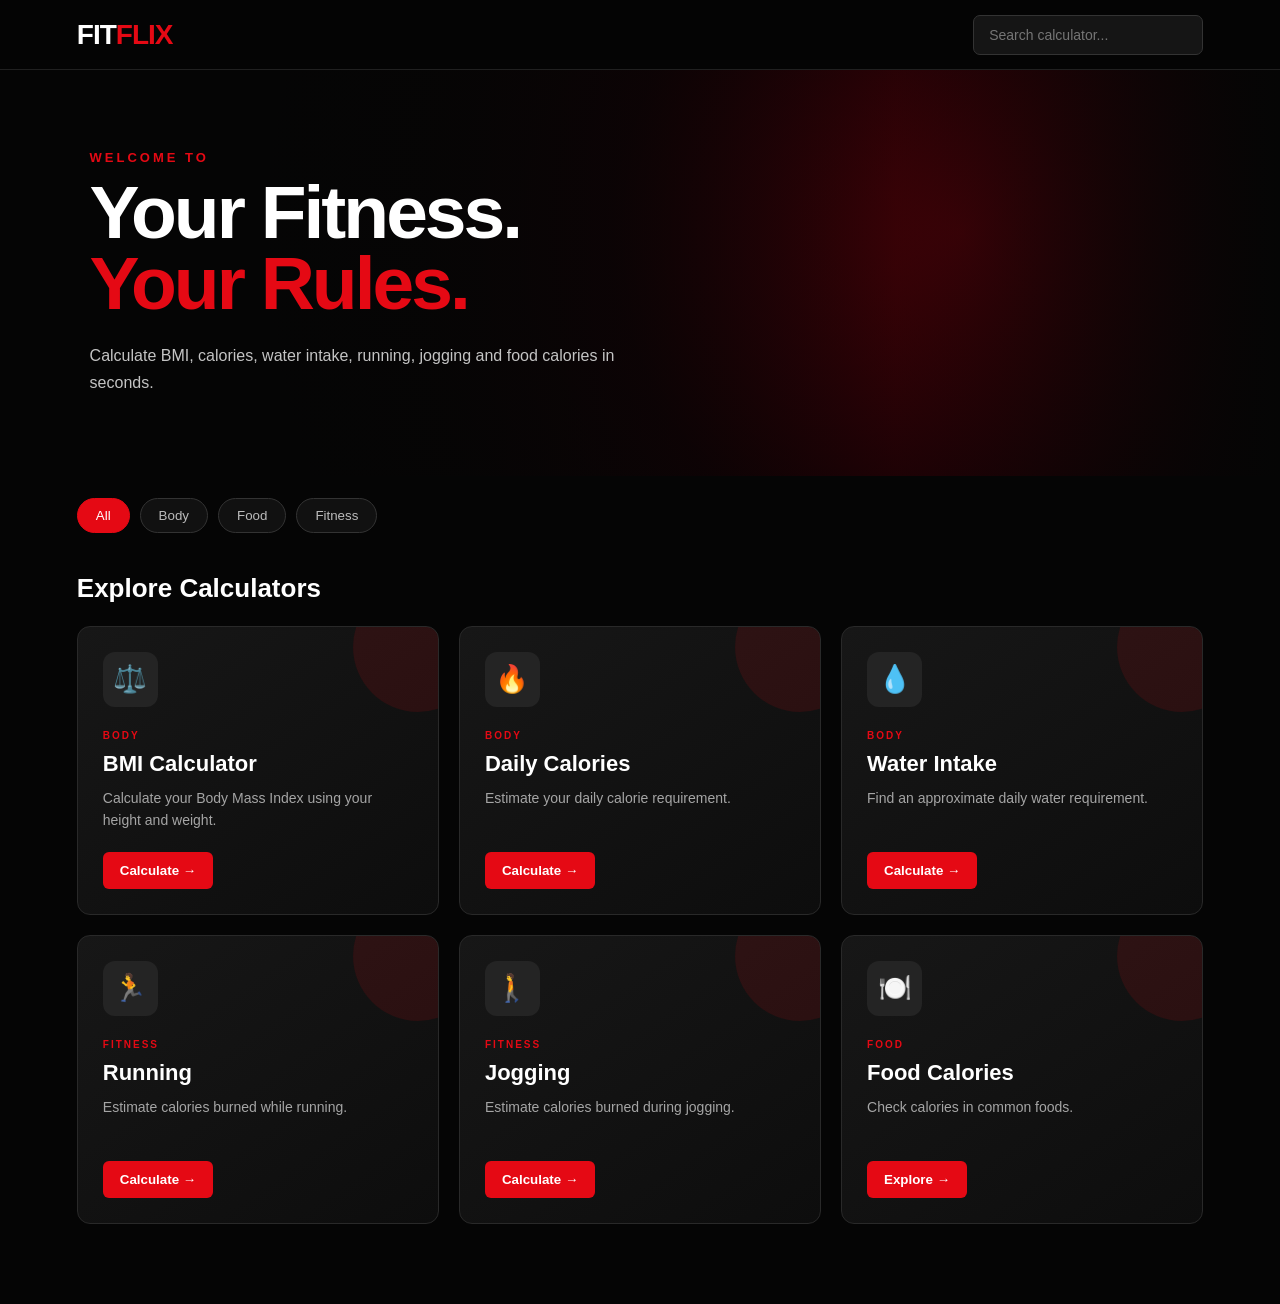
==== index.html @ e00e0d3b "Add files via upload" ====
<!DOCTYPE html>
<html lang="en">
<head>
  <meta charset="UTF-8">
  <meta name="viewport" content="width=device-width, initial-scale=1.0">

  <title>FITFLIX - Fitness Calculator</title>

  <link rel="stylesheet" href="style.css">
</head>

<body>

  <!-- Header -->
  <header class="header">
    <div class="logo">
      FIT<span>FLIX</span>
    </div>

    <div class="search-box">
      <input type="text" id="searchInput" placeholder="Search calculator...">
    </div>
  </header>


  <!-- Hero -->
  <section class="hero">
    <div>
      <p class="small-title">WELCOME TO</p>

      <h1>Your Fitness.<br>
        <span>Your Rules.</span>
      </h1>

      <p class="hero-text">
        Calculate BMI, calories, water intake, running,
        jogging and food calories in seconds.
      </p>
    </div>
  </section>


  <!-- Categories -->
  <nav class="categories">
    <button class="active" data-category="all">All</button>
    <button data-category="body">Body</button>
    <button data-category="food">Food</button>
    <button data-category="fitness">Fitness</button>
  </nav>


  <!-- Calculator Cards -->
  <main class="container">

    <h2>Explore Calculators</h2>

    <div class="calculator-grid" id="calculatorGrid">


      <!-- BMI -->
      <article class="calculator-card"
               data-category="body"
               data-name="BMI Calculator">

        <div class="card-icon">⚖️</div>

        <span class="tag">BODY</span>

        <h3>BMI Calculator</h3>

        <p>
          Calculate your Body Mass Index
          using your height and weight.
        </p>

        <button class="open-btn"
                onclick="openCalculator('bmi')">
          Calculate →
        </button>

      </article>


      <!-- Calories -->
      <article class="calculator-card"
               data-category="body"
               data-name="Daily Calories">

        <div class="card-icon">🔥</div>

        <span class="tag">BODY</span>

        <h3>Daily Calories</h3>

        <p>
          Estimate your daily calorie
          requirement.
        </p>

        <button class="open-btn"
                onclick="openCalculator('calories')">
          Calculate →
        </button>

      </article>


      <!-- Water -->
      <article class="calculator-card"
               data-category="body"
               data-name="Water Intake">

        <div class="card-icon">💧</div>

        <span class="tag">BODY</span>

        <h3>Water Intake</h3>

        <p>
          Find an approximate daily
          water requirement.
        </p>

        <button class="open-btn"
                onclick="openCalculator('water')">
          Calculate →
        </button>

      </article>


      <!-- Running -->
      <article class="calculator-card"
               data-category="fitness"
               data-name="Running Calculator">

        <div class="card-icon">🏃</div>

        <span class="tag">FITNESS</span>

        <h3>Running</h3>

        <p>
          Estimate calories burned
          while running.
        </p>

        <button class="open-btn"
                onclick="openCalculator('running')">
          Calculate →
        </button>

      </article>


      <!-- Jogging -->
      <article class="calculator-card"
               data-category="fitness"
               data-name="Jogging Calculator">

        <div class="card-icon">🚶</div>

        <span class="tag">FITNESS</span>

        <h3>Jogging</h3>

        <p>
          Estimate calories burned
          during jogging.
        </p>

        <button class="open-btn"
                onclick="openCalculator('jogging')">
          Calculate →
        </button>

      </article>


      <!-- Food -->
      <article class="calculator-card"
               data-category="food"
               data-name="Food Calories">

        <div class="card-icon">🍽️</div>

        <span class="tag">FOOD</span>

        <h3>Food Calories</h3>

        <p>
          Check calories in common
          foods.
        </p>

        <button class="open-btn"
                onclick="openCalculator('food')">
          Explore →
        </button>

      </article>

    </div>

  </main>


  <!-- Calculator Popup -->
  <div class="modal" id="calculatorModal">

    <div class="modal-content">

      <button class="close-btn"
              onclick="closeCalculator()">
        ×
      </button>

      <h2 id="modalTitle">
        Calculator
      </h2>

      <div id="calculatorForm"></div>

      <div id="result"></div>

    </div>

  </div>


  <!-- Bottom Navigation -->
  <nav class="bottom-nav">

    <button onclick="scrollToTop()">
      🏠
      <span>Home</span>
    </button>

    <button onclick="focusSearch()">
      🔍
      <span>Search</span>
    </button>

    <button onclick="showAll()">
      🧮
      <span>Calculators</span>
    </button>

  </nav>


  <script src="script.js"></script>

</body>
</html>
---- style.css ----
* {
  margin: 0;
  padding: 0;
  box-sizing: border-box;
}

:root {
  --bg: #050505;
  --card: #111111;
  --card-hover: #1b1b1b;
  --text: #ffffff;
  --muted: #a5a5a5;
  --red: #e50914;
  --border: #292929;
}

html {
  scroll-behavior: smooth;
}

body {
  font-family: Arial, Helvetica, sans-serif;
  background: var(--bg);
  color: var(--text);
  min-height: 100vh;
  padding-bottom: 80px;
}

/* ================= HEADER ================= */

.header {
  position: sticky;
  top: 0;
  z-index: 100;
  height: 70px;
  padding: 0 6%;
  display: flex;
  align-items: center;
  justify-content: space-between;
  background: rgba(5, 5, 5, 0.94);
  border-bottom: 1px solid #202020;
  backdrop-filter: blur(12px);
}

.logo {
  font-size: 28px;
  font-weight: 900;
  letter-spacing: -1px;
}

.logo span {
  color: var(--red);
}

.search-box input {
  width: 230px;
  padding: 11px 15px;
  border-radius: 7px;
  border: 1px solid #333;
  outline: none;
  background: #151515;
  color: white;
  font-size: 14px;
}

.search-box input:focus {
  border-color: var(--red);
}

/* ================= HERO ================= */

.hero {
  min-height: 390px;
  padding: 80px 7%;
  display: flex;
  align-items: center;
  background:
    linear-gradient(
      90deg,
      #050505 0%,
      rgba(5,5,5,.88) 35%,
      rgba(5,5,5,.35) 70%,
      #050505 100%
    ),
    radial-gradient(
      circle at 75% 40%,
      #5f0008 0,
      #180004 35%,
      #050505 70%
    );
}

.small-title {
  color: var(--red);
  font-size: 13px;
  font-weight: bold;
  letter-spacing: 3px;
  margin-bottom: 12px;
}

.hero h1 {
  font-size: clamp(40px, 7vw, 75px);
  line-height: .95;
  font-weight: 900;
  letter-spacing: -3px;
}

.hero h1 span {
  color: var(--red);
}

.hero-text {
  max-width: 560px;
  margin-top: 22px;
  color: #c4c4c4;
  line-height: 1.7;
  font-size: 16px;
}

/* ================= CATEGORY ================= */

.categories {
  display: flex;
  gap: 10px;
  padding: 22px 6%;
  overflow-x: auto;
  scrollbar-width: none;
}

.categories::-webkit-scrollbar {
  display: none;
}

.categories button {
  white-space: nowrap;
  border: 1px solid #333;
  background: #111;
  color: #bbb;
  padding: 9px 18px;
  border-radius: 20px;
  cursor: pointer;
  transition: .25s;
}

.categories button:hover,
.categories button.active {
  background: var(--red);
  border-color: var(--red);
  color: white;
}

/* ================= MAIN ================= */

.container {
  width: 88%;
  max-width: 1300px;
  margin: auto;
}

.container h2 {
  margin: 18px 0 22px;
  font-size: 26px;
}

/* ================= CARDS ================= */

.calculator-grid {
  display: grid;
  grid-template-columns: repeat(3, 1fr);
  gap: 20px;
}

.calculator-card {
  position: relative;
  overflow: hidden;
  min-height: 250px;
  padding: 25px;
  border: 1px solid var(--border);
  border-radius: 13px;
  background:
    linear-gradient(
      145deg,
      #171717,
      #0d0d0d
    );
  transition:
    transform .3s ease,
    border-color .3s ease,
    background .3s ease;
}

.calculator-card::after {
  content: "";
  position: absolute;
  width: 130px;
  height: 130px;
  right: -45px;
  top: -45px;
  border-radius: 50%;
  background: rgba(229, 9, 20, .12);
  transition: .3s;
}

.calculator-card:hover {
  transform: translateY(-7px);
  border-color: rgba(229, 9, 20, .65);
  background: var(--card-hover);
}

.calculator-card:hover::after {
  transform: scale(1.5);
}

.card-icon {
  width: 55px;
  height: 55px;
  display: flex;
  align-items: center;
  justify-content: center;
  border-radius: 12px;
  background: #242424;
  font-size: 27px;
  margin-bottom: 18px;
}

.tag {
  color: var(--red);
  font-size: 10px;
  font-weight: bold;
  letter-spacing: 2px;
}

.calculator-card h3 {
  font-size: 22px;
  margin-top: 8px;
}

.calculator-card p {
  color: var(--muted);
  font-size: 14px;
  line-height: 1.6;
  margin: 10px 0 20px;
  min-height: 45px;
}

.open-btn {
  border: none;
  background: var(--red);
  color: white;
  padding: 11px 17px;
  border-radius: 6px;
  cursor: pointer;
  font-weight: bold;
  transition: .25s;
}

.open-btn:hover {
  background: #ff1722;
  transform: scale(1.03);
}

/* ================= MODAL ================= */

.modal {
  position: fixed;
  inset: 0;
  z-index: 500;
  display: none;
  align-items: center;
  justify-content: center;
  padding: 20px;
  background: rgba(0, 0, 0, .82);
  backdrop-filter: blur(7px);
}

.modal.show {
  display: flex;
}

.modal-content {
  position: relative;
  width: 100%;
  max-width: 480px;
  max-height: 90vh;
  overflow-y: auto;
  padding: 30px;
  border: 1px solid #333;
  border-radius: 15px;
  background: #121212;
  animation: popup .25s ease;
}

@keyframes popup {
  from {
    opacity: 0;
    transform: scale(.9) translateY(20px);
  }

  to {
    opacity: 1;
    transform: scale(1) translateY(0);
  }
}

.modal-content h2 {
  margin-bottom: 25px;
}

.close-btn {
  position: absolute;
  top: 14px;
  right: 14px;
  width: 35px;
  height: 35px;
  border: 1px solid #333;
  border-radius: 50%;
  background: #222;
  color: white;
  font-size: 22px;
  cursor: pointer;
}

.close-btn:hover {
  background: var(--red);
}

/* ================= FORM ================= */

.form-group {
  margin-bottom: 15px;
}

.form-group label {
  display: block;
  color: #bbb;
  font-size: 13px;
  margin-bottom: 7px;
}

.form-group input,
.form-group select {
  width: 100%;
  padding: 13px;
  border: 1px solid #333;
  border-radius: 7px;
  outline: none;
  background: #080808;
  color: white;
}

.form-group input:focus,
.form-group select:focus {
  border-color: var(--red);
}

.calculate-button {
  width: 100%;
  margin-top: 5px;
  padding: 13px;
  border: none;
  border-radius: 7px;
  background: var(--red);
  color: white;
  font-size: 15px;
  font-weight: bold;
  cursor: pointer;
}

/* ================= RESULT ================= */

#result {
  margin-top: 20px;
  padding: 18px;
  display: none;
  border: 1px solid #333;
  border-left: 4px solid var(--red);
  border-radius: 8px;
  background: #090909;
  line-height: 1.7;
}

.result-number {
  display: block;
  color: var(--red);
  font-size: 32px;
  font-weight: 900;
  margin-bottom: 5px;
}

/* ================= FOOD LIST ================= */

.food-list {
  display: grid;
  gap: 10px;
}

.food-item {
  display: flex;
  justify-content: space-between;
  gap: 10px;
  padding: 13px;
  border: 1px solid #292929;
  border-radius: 8px;
  background: #0c0c0c;
}

.food-item span:last-child {
  color: var(--red);
  font-weight: bold;
}

/* ================= BOTTOM NAV ================= */

.bottom-nav {
  position: fixed;
  z-index: 200;
  bottom: 0;
  left: 0;
  right: 0;
  height: 65px;
  display: none;
  align-items: center;
  justify-content: space-around;
  background: rgba(10, 10, 10, .96);
  border-top: 1px solid #292929;
  backdrop-filter: blur(10px);
}

.bottom-nav button {
  border: none;
  background: transparent;
  color: #aaa;
  cursor: pointer;
  font-size: 18px;
}

.bottom-nav button span {
  display: block;
  margin-top: 3px;
  font-size: 10px;
}

/* ================= RESPONSIVE ================= */

@media (max-width: 900px) {

  .calculator-grid {
    grid-template-columns: repeat(2, 1fr);
  }

}

@media (max-width: 600px) {

  body {
    padding-bottom: 75px;
  }

  .header {
    height: 62px;
    padding: 0 18px;
  }

  .logo {
    font-size: 23px;
  }

  .search-box input {
    width: 135px;
    padding: 9px;
  }

  .hero {
    min-height: 350px;
    padding: 55px 20px;
  }

  .hero h1 {
    font-size: 48px;
  }

  .hero-text {
    font-size: 14px;
  }

  .categories {
    padding: 16px 18px;
  }

  .container {
    width: calc(100% - 36px);
  }

  .container h2 {
    font-size: 22px;
  }

  .calculator-grid {
    grid-template-columns: 1fr;
    gap: 14px;
  }

  .calculator-card {
    min-height: 225px;
  }

  .bottom-nav {
    display: flex;
  }

  .modal-content {
    padding: 24px 18px;
  }

}

@media (max-width: 380px) {

  .search-box input {
    width: 115px;
  }

  .hero h1 {
    font-size: 42px;
  }

}
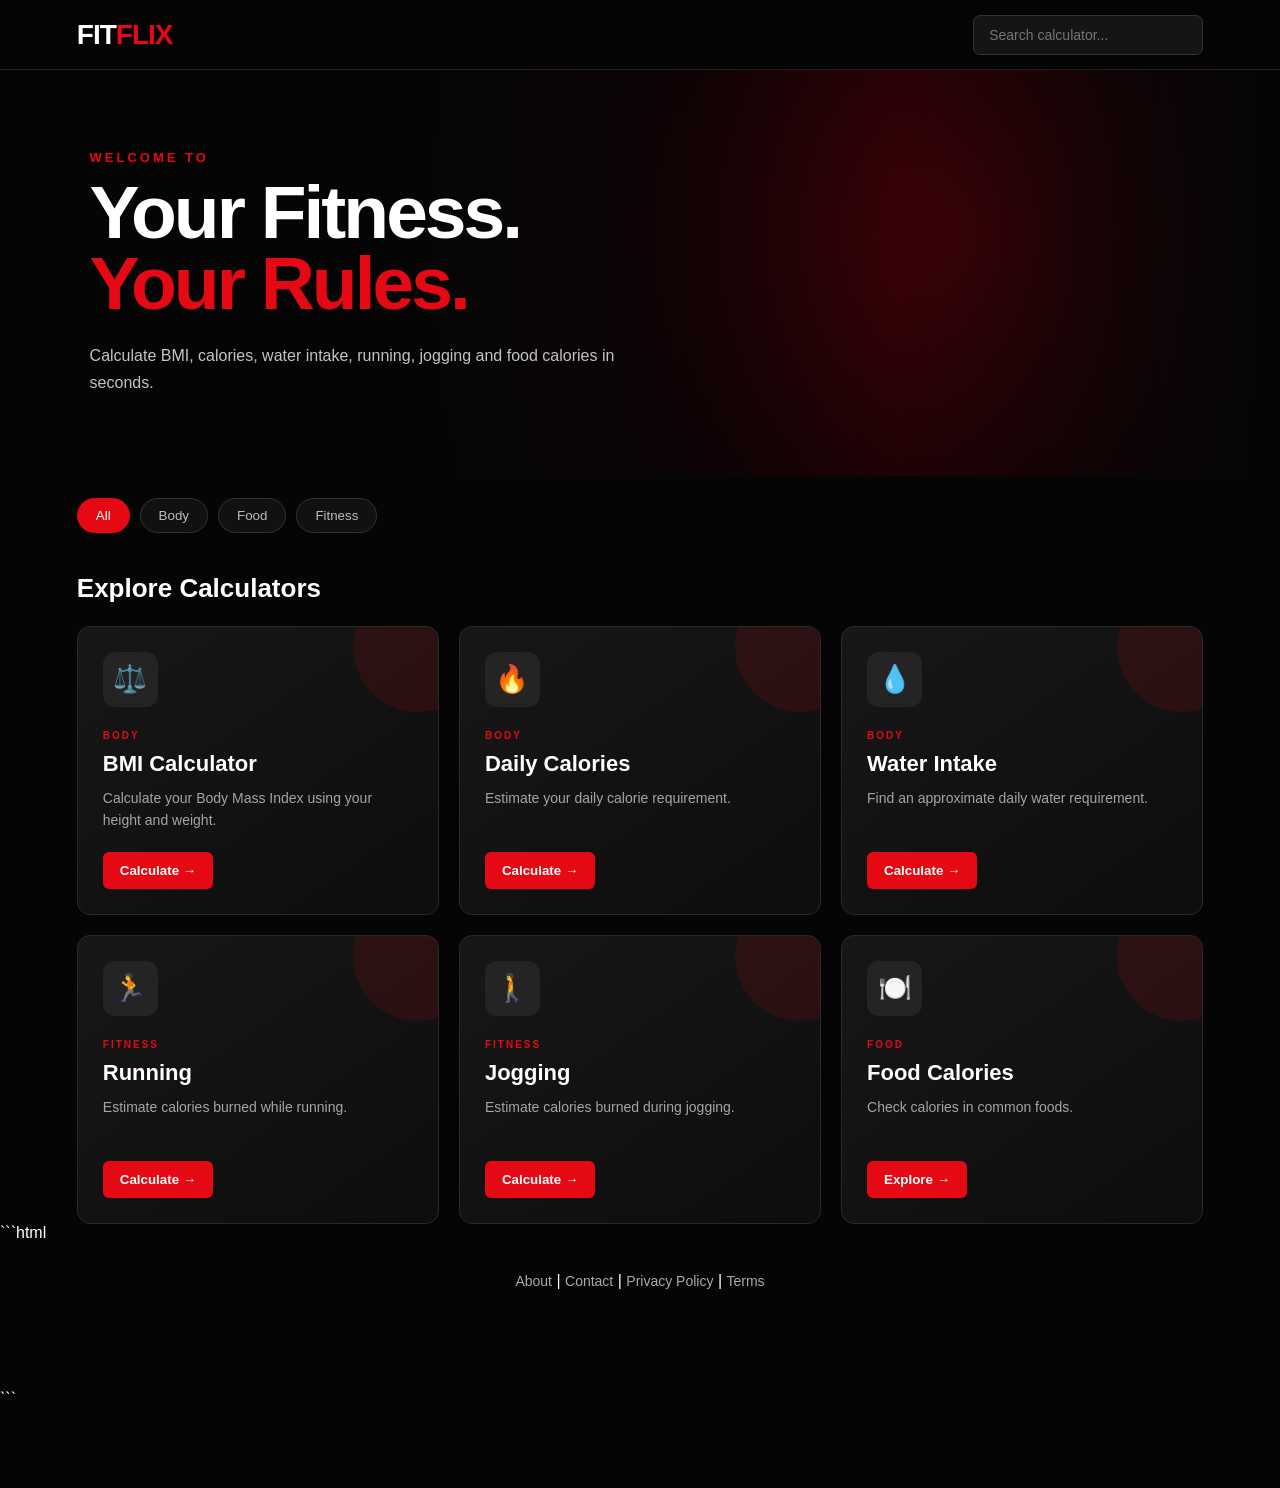
==== commit 7aee131c: "Add files via upload" ====
--- a/index.html
+++ b/index.html
@@ -228,6 +228,16 @@
   </div>
 
 
+    ```html
+<!-- Footer -->
+<footer class="footer">
+  <a href="about.html">About</a> |
+  <a href="contact.html">Contact</a> |
+  <a href="privacy.html">Privacy Policy</a> |
+  <a href="terms.html">Terms</a>
+</footer>
+```
+
   <!-- Bottom Navigation -->
   <nav class="bottom-nav">
 
--- a/style.css
+++ b/style.css
@@ -524,4 +524,20 @@
     font-size: 42px;
   }
 
+}
+
+/* Privacy Policy Footer */
+.footer {
+  text-align: center;
+  padding: 30px 20px 100px;
+}
+
+.footer a {
+  color: #aaa;
+  text-decoration: none;
+  font-size: 14px;
+}
+
+.footer a:hover {
+  color: #e50914;
 }
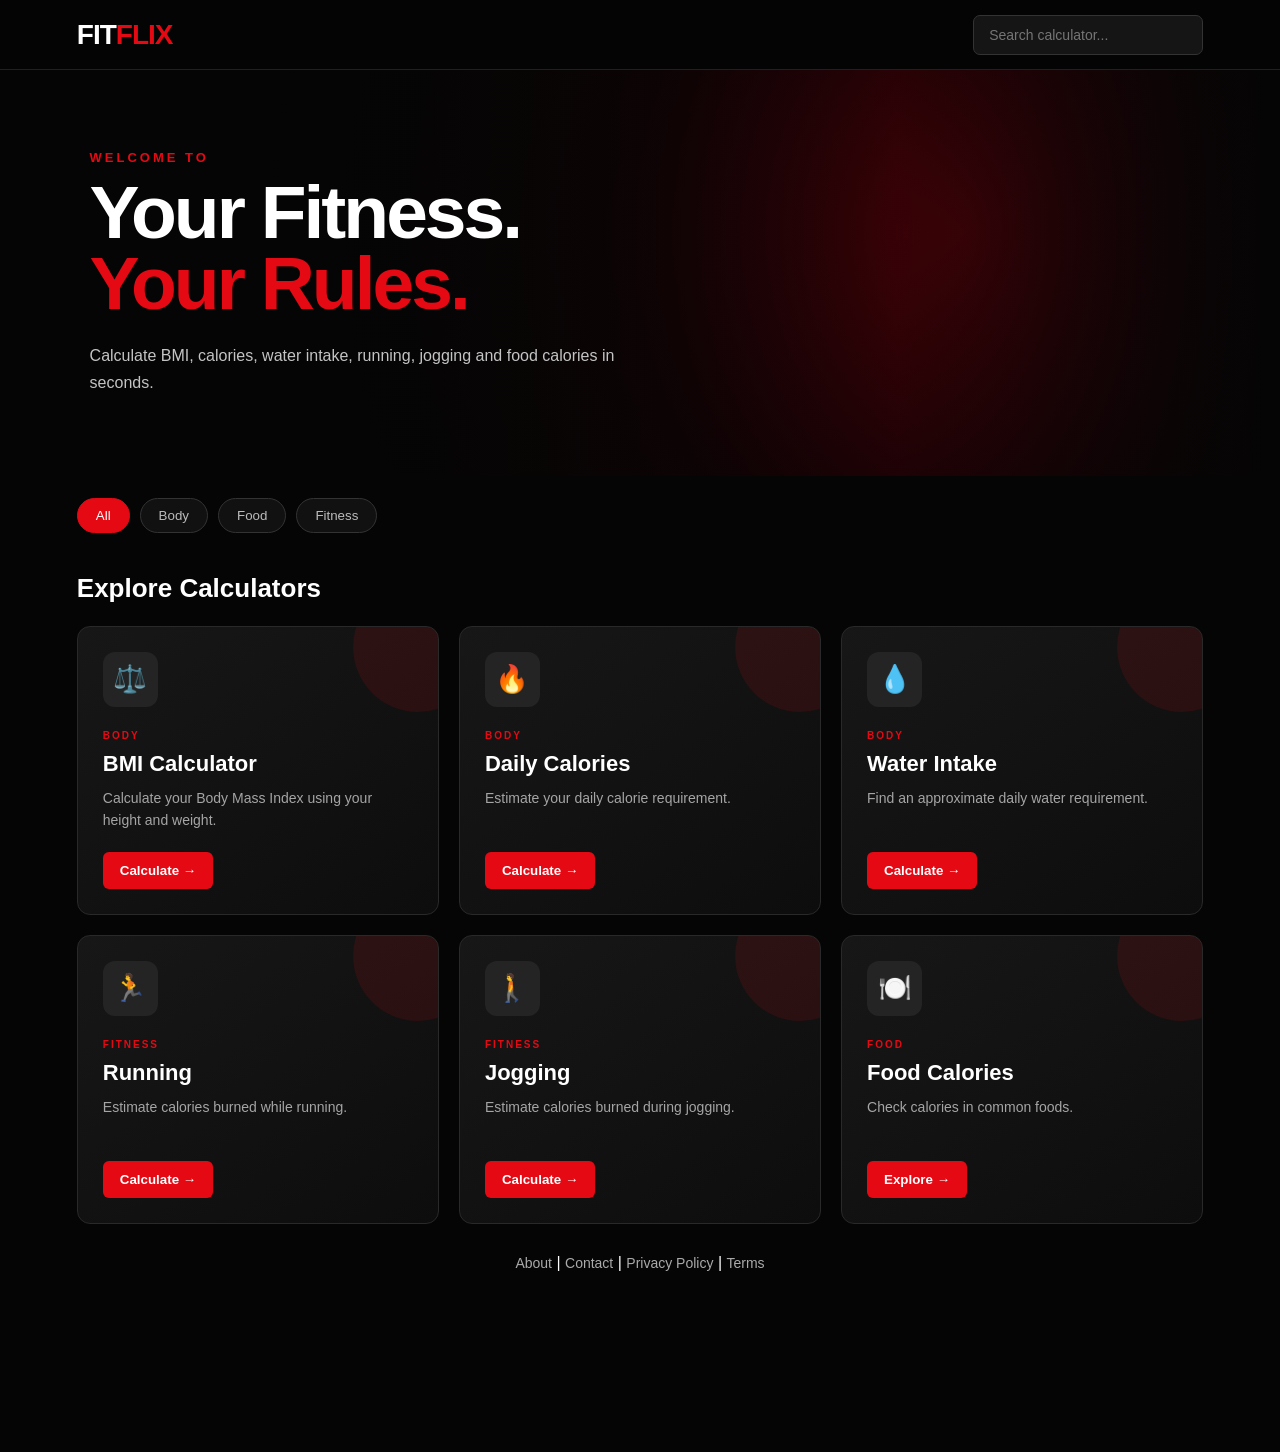
==== commit c4ccc79e: "Add files via upload" ====
--- a/index.html
+++ b/index.html
@@ -228,7 +228,7 @@
   </div>
 
 
-    ```html
+    
 <!-- Footer -->
 <footer class="footer">
   <a href="about.html">About</a> |
@@ -236,7 +236,7 @@
   <a href="privacy.html">Privacy Policy</a> |
   <a href="terms.html">Terms</a>
 </footer>
-```
+
 
   <!-- Bottom Navigation -->
   <nav class="bottom-nav">
